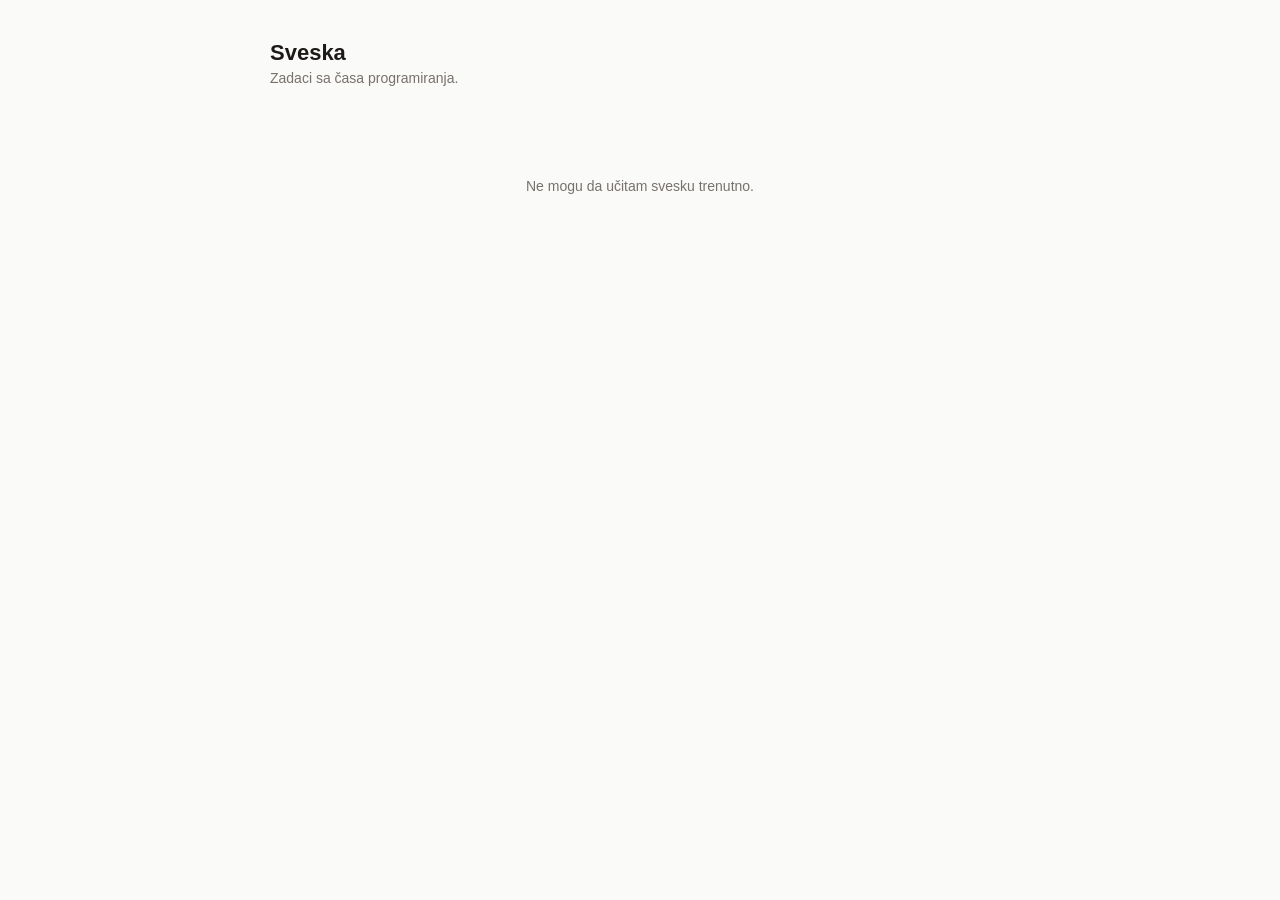
==== index.html @ 62ac0d5a "Add files via upload" ====
<!DOCTYPE html>
<html lang="sr">
<head>
<meta charset="UTF-8">
<meta name="viewport" content="width=device-width, initial-scale=1.0">
<title>Sveska</title>
<link rel="stylesheet" href="style.css">
</head>
<body>
<div class="wrap">
  <header class="page-head">
    <div>
      <h1>Sveska</h1>
      <p class="sub">Zadaci sa časa programiranja.</p>
    </div>
  </header>

  <div id="status" class="empty">Učitavanje...</div>
  <div id="grid" class="grid" style="display:none"></div>
</div>

<div id="modalRoot"></div>

<script>
async function load() {
  const statusEl = document.getElementById('status');
  const grid = document.getElementById('grid');
  try {
    const res = await fetch('entries.json?_=' + Date.now(), { cache: 'no-store' });
    if (!res.ok) throw new Error('no entries.json');
    const entries = await res.json();
    entries.sort((a, b) => b.createdAt - a.createdAt);
    if (entries.length === 0) {
      statusEl.textContent = 'Nema još nijednog zadatka.';
      return;
    }
    statusEl.style.display = 'none';
    grid.style.display = 'grid';
    grid.innerHTML = entries.map((e, i) => cardHtml(e, i)).join('');
    grid.querySelectorAll('.card').forEach((el, i) => {
      el.addEventListener('click', () => openModal(entries[i]));
    });
  } catch (err) {
    statusEl.textContent = 'Ne mogu da učitam svesku trenutno.';
  }
}

function esc(s) {
  return (s || '').replace(/[&<>"']/g, c => ({'&':'&amp;','<':'&lt;','>':'&gt;','"':'&quot;',"'":'&#39;'}[c]));
}

function fmtDate(ts) {
  return new Date(ts).toLocaleDateString('sr-RS', { day: '2-digit', month: 'short', year: 'numeric' });
}

function cardHtml(e) {
  return `<div class="card">
    <img src="${esc(e.imagePath)}" alt="${esc(e.title)}" loading="lazy">
    <div class="meta">
      <div class="t">${esc(e.title)}</div>
      <div class="s">${esc(e.subject)} · ${fmtDate(e.createdAt)}</div>
    </div>
  </div>`;
}

function openModal(e) {
  const root = document.getElementById('modalRoot');
  root.innerHTML = `<div class="overlay" id="ov">
    <div class="modal">
      <img src="${esc(e.imagePath)}" alt="${esc(e.title)}">
      <div class="body">
        <div class="row">
          <h2>${esc(e.title)}</h2>
          <button class="close" id="closeBtn">&times;</button>
        </div>
        <div class="s" style="color:#78716c;font-size:12px;margin-top:4px">${esc(e.subject)} · ${fmtDate(e.createdAt)}</div>
        ${e.note ? `<div class="note">${esc(e.note)}</div>` : ''}
      </div>
    </div>
  </div>`;
  const ov = document.getElementById('ov');
  ov.addEventListener('click', (ev) => { if (ev.target === ov) root.innerHTML = ''; });
  document.getElementById('closeBtn').addEventListener('click', () => root.innerHTML = '');
}

load();
</script>
</body>
</html>
---- style.css ----
:root {
  --paper: #fafaf9;
  --ink: #1c1917;
  --muted: #78716c;
  --line: #e7e5e4;
  --accent: #1c1917;
  --danger: #b91c1c;
}

* { box-sizing: border-box; }

body {
  margin: 0;
  background: var(--paper);
  color: var(--ink);
  font-family: -apple-system, BlinkMacSystemFont, "Segoe UI", sans-serif;
}

.wrap {
  max-width: 780px;
  margin: 0 auto;
  padding: 40px 20px 80px;
}

header.page-head {
  display: flex;
  align-items: baseline;
  justify-content: space-between;
  margin-bottom: 32px;
  flex-wrap: wrap;
  gap: 8px;
}

h1 {
  font-size: 22px;
  font-weight: 600;
  margin: 0;
}

.sub {
  color: var(--muted);
  font-size: 14px;
  margin: 4px 0 0;
}

a.quiet {
  color: var(--muted);
  font-size: 12px;
  text-decoration: none;
}
a.quiet:hover { color: var(--ink); }

.grid {
  display: grid;
  grid-template-columns: repeat(auto-fill, minmax(160px, 1fr));
  gap: 12px;
}

.card {
  background: #fff;
  border: 1px solid var(--line);
  border-radius: 10px;
  overflow: hidden;
  cursor: pointer;
  position: relative;
}

.card img {
  width: 100%;
  height: 130px;
  object-fit: cover;
  display: block;
  background: var(--line);
}

.card .meta {
  padding: 8px 10px;
}

.card .meta .t {
  font-size: 13px;
  font-weight: 600;
  white-space: nowrap;
  overflow: hidden;
  text-overflow: ellipsis;
}

.card .meta .s {
  font-size: 11px;
  color: var(--muted);
  margin-top: 2px;
}

.empty {
  text-align: center;
  padding: 60px 0;
  color: var(--muted);
  font-size: 14px;
}

.overlay {
  position: fixed;
  inset: 0;
  background: rgba(0,0,0,0.6);
  display: flex;
  align-items: center;
  justify-content: center;
  padding: 16px;
  z-index: 50;
}

.modal {
  background: #fff;
  border-radius: 10px;
  max-width: 520px;
  width: 100%;
  max-height: 85vh;
  overflow-y: auto;
}

.modal img {
  width: 100%;
  max-height: 55vh;
  object-fit: contain;
  background: #f5f5f4;
  display: block;
}

.modal .body {
  padding: 16px 18px;
}

.modal .row {
  display: flex;
  justify-content: space-between;
  align-items: flex-start;
}

.modal h2 {
  font-size: 16px;
  margin: 0;
}

.modal .close {
  background: none;
  border: none;
  cursor: pointer;
  font-size: 18px;
  color: var(--muted);
  line-height: 1;
}

.modal .note {
  font-size: 13px;
  margin-top: 10px;
  color: #292524;
  white-space: pre-wrap;
}

form.entry-form {
  background: #fff;
  border: 1px solid var(--line);
  border-radius: 10px;
  padding: 18px;
  margin-bottom: 32px;
}

.field-row {
  display: grid;
  grid-template-columns: 1fr 1fr;
  gap: 10px;
  margin-bottom: 10px;
}

input[type=text], input[type=password], textarea {
  width: 100%;
  border: 1px solid var(--line);
  border-radius: 6px;
  padding: 8px 10px;
  font-size: 14px;
  font-family: inherit;
}

textarea { resize: vertical; min-height: 56px; }

label.file-label {
  display: inline-flex;
  align-items: center;
  gap: 8px;
  border: 1px solid var(--line);
  border-radius: 6px;
  padding: 8px 12px;
  font-size: 13px;
  cursor: pointer;
}

button {
  cursor: pointer;
}

button.primary {
  background: var(--accent);
  color: #fff;
  border: none;
  border-radius: 6px;
  padding: 9px 16px;
  font-size: 14px;
  font-weight: 600;
}

button.primary:disabled { opacity: 0.5; cursor: default; }

button.ghost {
  background: none;
  border: 1px solid var(--line);
  border-radius: 6px;
  padding: 8px 12px;
  font-size: 13px;
}

.err { color: var(--danger); font-size: 13px; margin: 8px 0; }
.hint { color: var(--muted); font-size: 12px; margin-top: 6px; }

.preview-thumb {
  position: relative;
  display: inline-block;
}
.preview-thumb img {
  width: 56px;
  height: 56px;
  object-fit: cover;
  border-radius: 6px;
  border: 1px solid var(--line);
}
.preview-thumb button {
  position: absolute;
  top: -6px;
  right: -6px;
  background: var(--ink);
  color: #fff;
  border: none;
  border-radius: 50%;
  width: 18px;
  height: 18px;
  font-size: 11px;
  line-height: 1;
}

.del-btn {
  position: absolute;
  top: 6px;
  right: 6px;
  background: rgba(255,255,255,0.9);
  border: none;
  border-radius: 6px;
  padding: 4px 6px;
  font-size: 12px;
  color: var(--danger);
  display: none;
}
.card:hover .del-btn { display: block; }

.gate {
  background: #fff;
  border: 1px solid var(--line);
  border-radius: 10px;
  padding: 18px;
  margin-bottom: 24px;
  max-width: 420px;
}
.gate p { font-size: 13px; color: var(--muted); margin: 0 0 10px; }
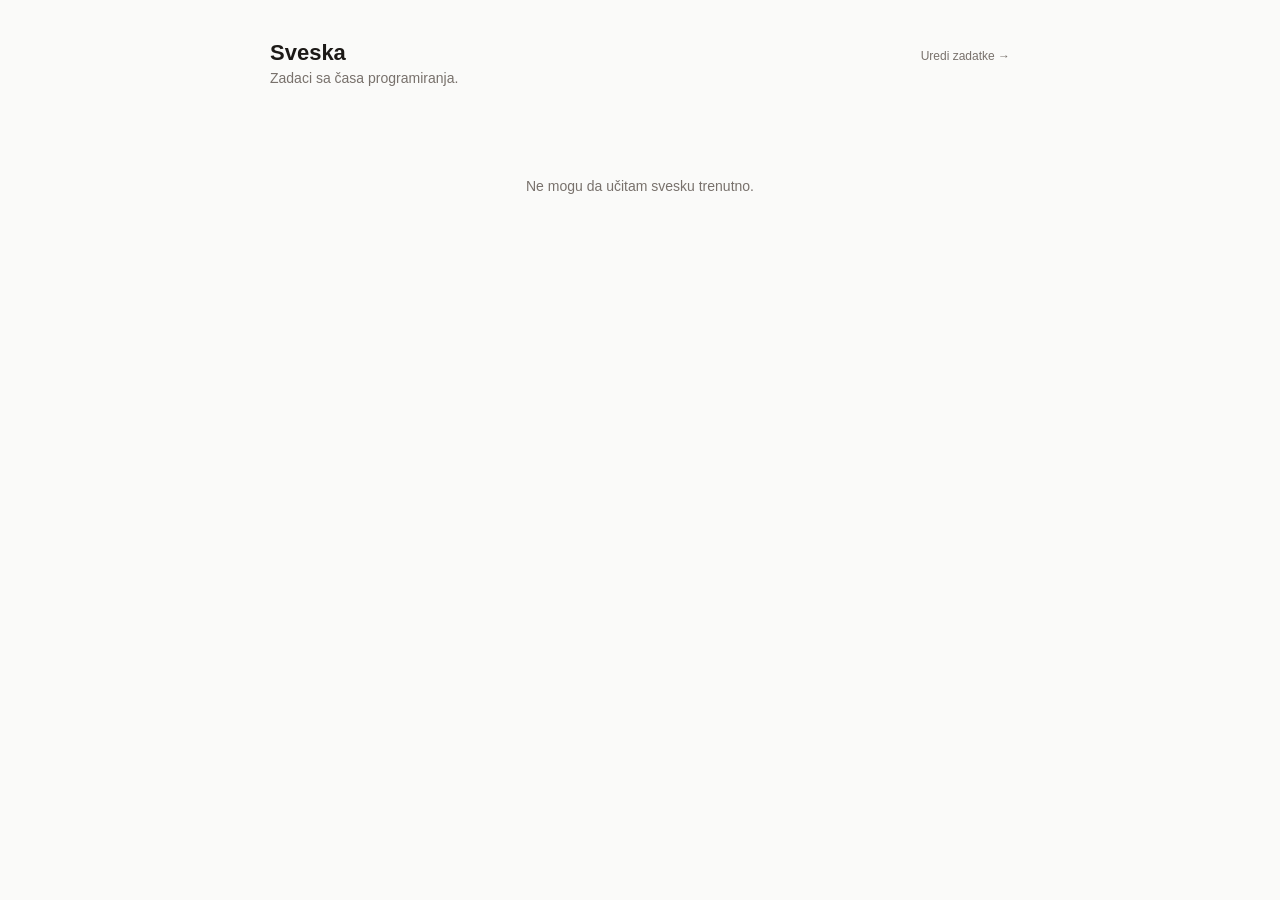
==== commit 40e220a0: "Add files via upload" ====
--- a/index.html
+++ b/index.html
@@ -13,6 +13,7 @@
       <h1>Sveska</h1>
       <p class="sub">Zadaci sa časa programiranja.</p>
     </div>
+    <a class="quiet" href="upload.html">Uredi zadatke →</a>
   </header>
 
   <div id="status" class="empty">Učitavanje...</div>
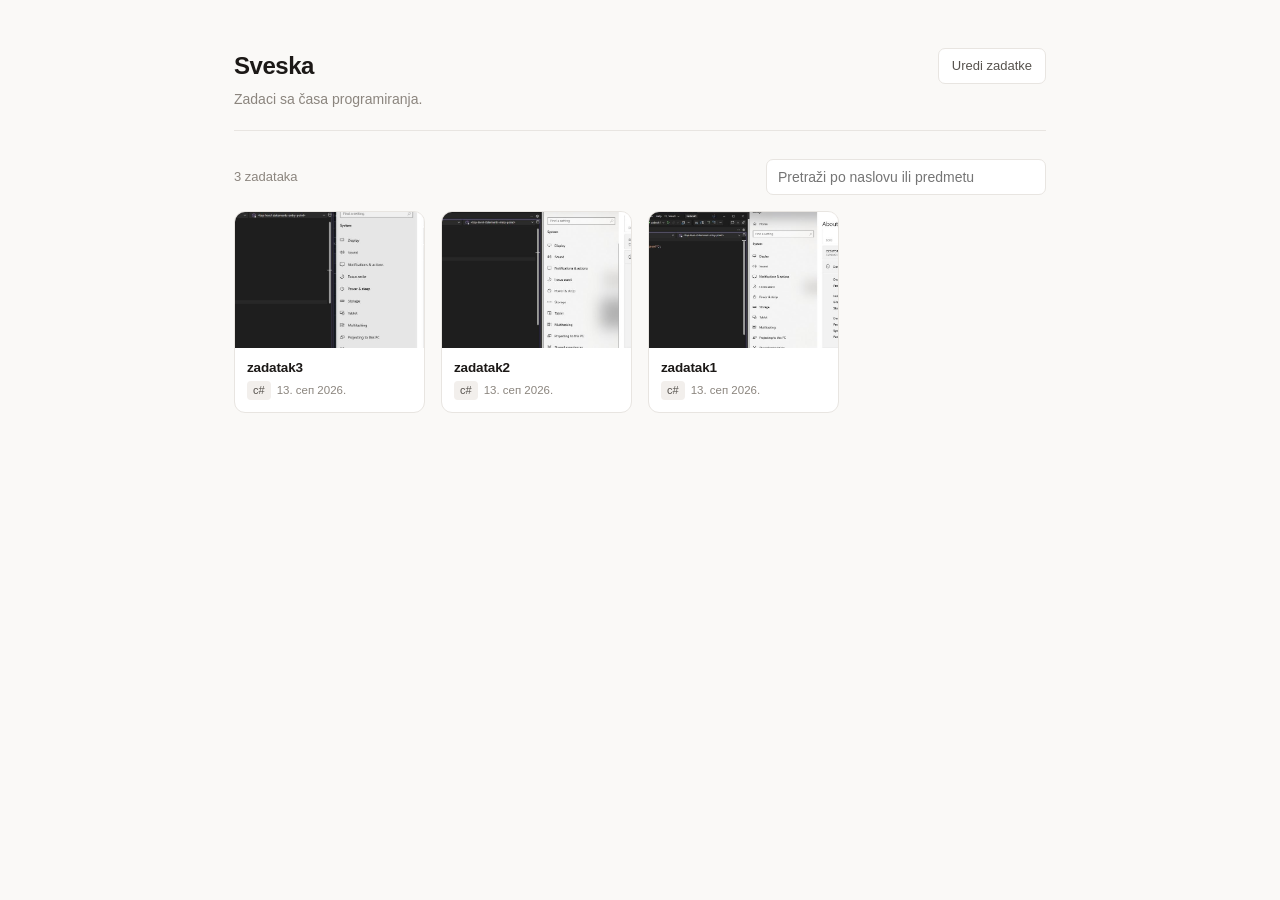
==== commit 5fc232ca: "Add files via upload" ====
--- a/index.html
+++ b/index.html
@@ -3,6 +3,7 @@
 <head>
 <meta charset="UTF-8">
 <meta name="viewport" content="width=device-width, initial-scale=1.0">
+<meta name="description" content="Zadaci sa časa programiranja.">
 <title>Sveska</title>
 <link rel="stylesheet" href="style.css">
 </head>
@@ -13,75 +14,139 @@
       <h1>Sveska</h1>
       <p class="sub">Zadaci sa časa programiranja.</p>
     </div>
-    <a class="quiet" href="upload.html">Uredi zadatke →</a>
+    <a class="navlink" href="upload.html">Uredi zadatke</a>
   </header>
 
-  <div id="status" class="empty">Učitavanje...</div>
-  <div id="grid" class="grid" style="display:none"></div>
+  <div class="toolbar" id="toolbar" hidden>
+    <span class="count" id="count"></span>
+    <input type="search" class="search" id="search" placeholder="Pretraži po naslovu ili predmetu" aria-label="Pretraži zadatke">
+  </div>
+
+  <div id="status" class="empty">Učitavanje.</div>
+  <div id="grid" class="grid" hidden></div>
 </div>
 
 <div id="modalRoot"></div>
 
 <script>
-async function load() {
-  const statusEl = document.getElementById('status');
-  const grid = document.getElementById('grid');
-  try {
-    const res = await fetch('entries.json?_=' + Date.now(), { cache: 'no-store' });
-    if (!res.ok) throw new Error('no entries.json');
-    const entries = await res.json();
-    entries.sort((a, b) => b.createdAt - a.createdAt);
-    if (entries.length === 0) {
-      statusEl.textContent = 'Nema još nijednog zadatka.';
-      return;
-    }
-    statusEl.style.display = 'none';
-    grid.style.display = 'grid';
-    grid.innerHTML = entries.map((e, i) => cardHtml(e, i)).join('');
-    grid.querySelectorAll('.card').forEach((el, i) => {
-      el.addEventListener('click', () => openModal(entries[i]));
-    });
-  } catch (err) {
-    statusEl.textContent = 'Ne mogu da učitam svesku trenutno.';
-  }
-}
+let allEntries = [];
 
 function esc(s) {
-  return (s || '').replace(/[&<>"']/g, c => ({'&':'&amp;','<':'&lt;','>':'&gt;','"':'&quot;',"'":'&#39;'}[c]));
+  return String(s == null ? "" : s).replace(/[&<>"']/g, function (c) {
+    return { "&": "&amp;", "<": "&lt;", ">": "&gt;", '"': "&quot;", "'": "&#39;" }[c];
+  });
 }
 
 function fmtDate(ts) {
-  return new Date(ts).toLocaleDateString('sr-RS', { day: '2-digit', month: 'short', year: 'numeric' });
+  const d = new Date(ts);
+  if (isNaN(d.getTime())) return "";
+  return d.toLocaleDateString("sr-RS", { day: "2-digit", month: "short", year: "numeric" });
 }
 
-function cardHtml(e) {
-  return `<div class="card">
-    <img src="${esc(e.imagePath)}" alt="${esc(e.title)}" loading="lazy">
-    <div class="meta">
-      <div class="t">${esc(e.title)}</div>
-      <div class="s">${esc(e.subject)} · ${fmtDate(e.createdAt)}</div>
-    </div>
-  </div>`;
+function cardHtml(e, i) {
+  return '<div class="card" tabindex="0" role="button" data-i="' + i + '" aria-label="Otvori zadatak ' + esc(e.title) + '">' +
+    '<img src="' + esc(e.imagePath) + '" alt="Zadatak: ' + esc(e.title) + '" loading="lazy">' +
+    '<div class="meta">' +
+      '<div class="t">' + esc(e.title) + '</div>' +
+      '<div class="s"><span class="tag">' + esc(e.subject) + '</span>' + fmtDate(e.createdAt) + '</div>' +
+    '</div>' +
+  '</div>';
+}
+
+function render(entries) {
+  const grid = document.getElementById("grid");
+  const statusEl = document.getElementById("status");
+  const countEl = document.getElementById("count");
+
+  countEl.textContent = entries.length === 1 ? "1 zadatak" : entries.length + " zadataka";
+
+  if (entries.length === 0) {
+    grid.hidden = true;
+    statusEl.hidden = false;
+    statusEl.textContent = allEntries.length === 0
+      ? "Nema još nijednog zadatka."
+      : "Nijedan zadatak ne odgovara pretrazi.";
+    return;
+  }
+
+  statusEl.hidden = true;
+  grid.hidden = false;
+  grid.innerHTML = entries.map(cardHtml).join("");
+
+  grid.querySelectorAll(".card").forEach(function (el) {
+    const entry = entries[Number(el.dataset.i)];
+    el.addEventListener("click", function () { openModal(entry); });
+    el.addEventListener("keydown", function (ev) {
+      if (ev.key === "Enter" || ev.key === " ") {
+        ev.preventDefault();
+        openModal(entry);
+      }
+    });
+  });
+}
+
+function applyFilter() {
+  const q = document.getElementById("search").value.trim().toLowerCase();
+  if (!q) return render(allEntries);
+  render(allEntries.filter(function (e) {
+    return (e.title || "").toLowerCase().includes(q) ||
+           (e.subject || "").toLowerCase().includes(q) ||
+           (e.note || "").toLowerCase().includes(q);
+  }));
+}
+
+function closeModal() {
+  document.getElementById("modalRoot").innerHTML = "";
+  document.removeEventListener("keydown", onEscape);
+}
+
+function onEscape(ev) {
+  if (ev.key === "Escape") closeModal();
 }
 
 function openModal(e) {
-  const root = document.getElementById('modalRoot');
-  root.innerHTML = `<div class="overlay" id="ov">
-    <div class="modal">
-      <img src="${esc(e.imagePath)}" alt="${esc(e.title)}">
-      <div class="body">
-        <div class="row">
-          <h2>${esc(e.title)}</h2>
-          <button class="close" id="closeBtn">&times;</button>
-        </div>
-        <div class="s" style="color:#78716c;font-size:12px;margin-top:4px">${esc(e.subject)} · ${fmtDate(e.createdAt)}</div>
-        ${e.note ? `<div class="note">${esc(e.note)}</div>` : ''}
-      </div>
-    </div>
-  </div>`;
-  const ov = document.getElementById('ov');
-  ov.addEventListener('click', (ev) => { if (ev.target === ov) root.innerHTML = ''; });
-  document.getElementById('closeBtn').addEventListener('click', () => root.innerHTML = '');
+  const root = document.getElementById("modalRoot");
+  root.innerHTML = '<div class="overlay" id="ov" role="dialog" aria-modal="true" aria-label="' + esc(e.title) + '">' +
+    '<div class="modal">' +
+      '<img src="' + esc(e.imagePath) + '" alt="Zadatak: ' + esc(e.title) + '">' +
+      '<div class="body">' +
+        '<div class="row">' +
+          '<h2>' + esc(e.title) + '</h2>' +
+          '<button class="close" id="closeBtn" aria-label="Zatvori">&times;</button>' +
+        '</div>' +
+        '<div class="stamp"><span class="tag">' + esc(e.subject) + '</span>' + fmtDate(e.createdAt) + '</div>' +
+        (e.note ? '<div class="note">' + esc(e.note) + '</div>' : '') +
+      '</div>' +
+    '</div>' +
+  '</div>';
+
+  const ov = document.getElementById("ov");
+  ov.addEventListener("click", function (ev) { if (ev.target === ov) closeModal(); });
+  document.getElementById("closeBtn").addEventListener("click", closeModal);
+  document.getElementById("closeBtn").focus();
+  document.addEventListener("keydown", onEscape);
+}
+
+async function load() {
+  const statusEl = document.getElementById("status");
+  try {
+    const res = await fetch("entries.json?t=" + Date.now(), { cache: "no-store" });
+    if (!res.ok) throw new Error("HTTP " + res.status);
+
+    const data = await res.json();
+    if (!Array.isArray(data)) throw new Error("neispravan format");
+
+    allEntries = data
+      .filter(function (e) { return e && e.imagePath && e.title; })
+      .sort(function (a, b) { return (b.createdAt || 0) - (a.createdAt || 0); });
+
+    document.getElementById("toolbar").hidden = allEntries.length === 0;
+    document.getElementById("search").addEventListener("input", applyFilter);
+    render(allEntries);
+  } catch (err) {
+    statusEl.hidden = false;
+    statusEl.textContent = "Ne mogu da učitam svesku. Osveži stranicu za koji trenutak.";
+  }
 }
 
 load();
--- a/style.css
+++ b/style.css
@@ -1,143 +1,201 @@
 :root {
-  --paper: #fafaf9;
+  --paper: #faf9f7;
+  --card: #ffffff;
   --ink: #1c1917;
-  --muted: #78716c;
-  --line: #e7e5e4;
+  --ink-soft: #57534e;
+  --muted: #8b857e;
+  --line: #e8e5e1;
+  --line-soft: #f2efec;
   --accent: #1c1917;
-  --danger: #b91c1c;
+  --danger: #b3261e;
+  --ok: #2d6a4f;
+  --shadow: 0 1px 2px rgba(28, 25, 23, 0.04), 0 4px 12px rgba(28, 25, 23, 0.05);
 }
 
 * { box-sizing: border-box; }
+
+html { -webkit-text-size-adjust: 100%; }
 
 body {
   margin: 0;
   background: var(--paper);
   color: var(--ink);
-  font-family: -apple-system, BlinkMacSystemFont, "Segoe UI", sans-serif;
+  font-family: ui-sans-serif, -apple-system, BlinkMacSystemFont, "Segoe UI", Roboto, sans-serif;
+  line-height: 1.5;
 }
 
 .wrap {
-  max-width: 780px;
+  max-width: 860px;
   margin: 0 auto;
-  padding: 40px 20px 80px;
-}
-
-header.page-head {
-  display: flex;
-  align-items: baseline;
+  padding: 48px 24px 96px;
+}
+
+.page-head {
+  display: flex;
+  align-items: flex-start;
   justify-content: space-between;
-  margin-bottom: 32px;
+  gap: 16px;
+  padding-bottom: 20px;
+  border-bottom: 1px solid var(--line);
+  margin-bottom: 28px;
   flex-wrap: wrap;
-  gap: 8px;
 }
 
 h1 {
-  font-size: 22px;
-  font-weight: 600;
+  font-size: 24px;
+  font-weight: 650;
+  letter-spacing: -0.02em;
   margin: 0;
 }
 
 .sub {
   color: var(--muted);
   font-size: 14px;
-  margin: 4px 0 0;
-}
-
-a.quiet {
-  color: var(--muted);
-  font-size: 12px;
+  margin: 5px 0 0;
+}
+
+.navlink {
+  display: inline-flex;
+  align-items: center;
+  gap: 6px;
+  color: var(--ink-soft);
+  font-size: 13px;
+  font-weight: 500;
   text-decoration: none;
-}
-a.quiet:hover { color: var(--ink); }
+  border: 1px solid var(--line);
+  background: var(--card);
+  border-radius: 7px;
+  padding: 7px 13px;
+  white-space: nowrap;
+  transition: border-color 0.15s, color 0.15s;
+}
+.navlink:hover { border-color: #d6d1cb; color: var(--ink); }
+
+.toolbar {
+  display: flex;
+  align-items: center;
+  justify-content: space-between;
+  gap: 12px;
+  margin-bottom: 16px;
+  flex-wrap: wrap;
+}
+
+.count { font-size: 13px; color: var(--muted); }
+
+.search { flex: 1; min-width: 180px; max-width: 280px; }
 
 .grid {
   display: grid;
-  grid-template-columns: repeat(auto-fill, minmax(160px, 1fr));
-  gap: 12px;
+  grid-template-columns: repeat(auto-fill, minmax(170px, 1fr));
+  gap: 16px;
 }
 
 .card {
-  background: #fff;
-  border: 1px solid var(--line);
-  border-radius: 10px;
+  background: var(--card);
+  border: 1px solid var(--line);
+  border-radius: 11px;
   overflow: hidden;
   cursor: pointer;
   position: relative;
-}
+  transition: border-color 0.15s, box-shadow 0.15s, transform 0.15s;
+}
+.card:hover {
+  border-color: #d6d1cb;
+  box-shadow: var(--shadow);
+  transform: translateY(-1px);
+}
+.card:focus-visible { outline: 2px solid var(--ink); outline-offset: 2px; }
 
 .card img {
   width: 100%;
-  height: 130px;
+  height: 136px;
   object-fit: cover;
   display: block;
-  background: var(--line);
-}
-
-.card .meta {
-  padding: 8px 10px;
-}
+  background: var(--line-soft);
+}
+
+.card .meta { padding: 10px 12px 12px; }
 
 .card .meta .t {
-  font-size: 13px;
+  font-size: 13.5px;
   font-weight: 600;
+  letter-spacing: -0.01em;
   white-space: nowrap;
   overflow: hidden;
   text-overflow: ellipsis;
 }
 
 .card .meta .s {
+  font-size: 11.5px;
+  color: var(--muted);
+  margin-top: 3px;
+  display: flex;
+  align-items: center;
+  gap: 6px;
+}
+
+.tag {
+  display: inline-block;
+  background: var(--line-soft);
+  color: var(--ink-soft);
+  border-radius: 4px;
+  padding: 1px 6px;
   font-size: 11px;
-  color: var(--muted);
-  margin-top: 2px;
+  font-weight: 500;
 }
 
 .empty {
   text-align: center;
-  padding: 60px 0;
+  padding: 72px 20px;
   color: var(--muted);
   font-size: 14px;
+  border: 1px dashed var(--line);
+  border-radius: 11px;
+  background: rgba(255, 255, 255, 0.5);
 }
 
 .overlay {
   position: fixed;
   inset: 0;
-  background: rgba(0,0,0,0.6);
+  background: rgba(28, 25, 23, 0.55);
   display: flex;
   align-items: center;
   justify-content: center;
-  padding: 16px;
+  padding: 20px;
   z-index: 50;
 }
 
 .modal {
-  background: #fff;
-  border-radius: 10px;
-  max-width: 520px;
+  background: var(--card);
+  border-radius: 12px;
+  max-width: 560px;
   width: 100%;
-  max-height: 85vh;
+  max-height: 88vh;
   overflow-y: auto;
+  box-shadow: 0 12px 40px rgba(28, 25, 23, 0.22);
 }
 
 .modal img {
   width: 100%;
-  max-height: 55vh;
+  max-height: 56vh;
   object-fit: contain;
-  background: #f5f5f4;
+  background: var(--line-soft);
   display: block;
 }
 
-.modal .body {
-  padding: 16px 18px;
-}
+.modal .body { padding: 18px 20px 20px; }
 
 .modal .row {
   display: flex;
   justify-content: space-between;
   align-items: flex-start;
+  gap: 12px;
 }
 
 .modal h2 {
-  font-size: 16px;
+  font-size: 17px;
+  font-weight: 650;
+  letter-spacing: -0.01em;
   margin: 0;
 }
 
@@ -145,127 +203,223 @@
   background: none;
   border: none;
   cursor: pointer;
-  font-size: 18px;
+  font-size: 22px;
   color: var(--muted);
   line-height: 1;
+  padding: 0 4px;
+}
+.modal .close:hover { color: var(--ink); }
+
+.modal .stamp {
+  font-size: 12px;
+  color: var(--muted);
+  margin-top: 5px;
+  display: flex;
+  align-items: center;
+  gap: 7px;
 }
 
 .modal .note {
-  font-size: 13px;
-  margin-top: 10px;
-  color: #292524;
+  font-size: 14px;
+  margin-top: 14px;
+  padding-top: 14px;
+  border-top: 1px solid var(--line-soft);
+  color: var(--ink-soft);
   white-space: pre-wrap;
 }
 
-form.entry-form {
-  background: #fff;
-  border: 1px solid var(--line);
-  border-radius: 10px;
-  padding: 18px;
+.panel {
+  background: var(--card);
+  border: 1px solid var(--line);
+  border-radius: 11px;
+  padding: 20px;
   margin-bottom: 32px;
 }
 
-.field-row {
-  display: grid;
-  grid-template-columns: 1fr 1fr;
-  gap: 10px;
-  margin-bottom: 10px;
-}
-
-input[type=text], input[type=password], textarea {
+.panel h2 {
+  font-size: 15px;
+  font-weight: 600;
+  margin: 0 0 16px;
+  letter-spacing: -0.01em;
+}
+
+.field { margin-bottom: 14px; }
+
+.field-row { display: grid; grid-template-columns: 1fr 1fr; gap: 12px; }
+
+@media (max-width: 540px) {
+  .field-row { grid-template-columns: 1fr; }
+  .wrap { padding: 32px 16px 72px; }
+}
+
+label.lbl {
+  display: block;
+  font-size: 12.5px;
+  font-weight: 500;
+  color: var(--ink-soft);
+  margin-bottom: 5px;
+}
+
+input[type=text],
+input[type=password],
+input[type=search],
+textarea {
   width: 100%;
   border: 1px solid var(--line);
-  border-radius: 6px;
-  padding: 8px 10px;
+  border-radius: 7px;
+  padding: 9px 11px;
   font-size: 14px;
   font-family: inherit;
-}
-
-textarea { resize: vertical; min-height: 56px; }
+  color: var(--ink);
+  background: var(--card);
+  transition: border-color 0.15s, box-shadow 0.15s;
+}
+
+input:focus, textarea:focus {
+  outline: none;
+  border-color: #b9b2aa;
+  box-shadow: 0 0 0 3px rgba(28, 25, 23, 0.06);
+}
+
+textarea { resize: vertical; min-height: 66px; }
+
+.dropzone {
+  display: flex;
+  align-items: center;
+  gap: 14px;
+  border: 1px dashed var(--line);
+  border-radius: 9px;
+  padding: 14px;
+  background: rgba(250, 249, 247, 0.6);
+  flex-wrap: wrap;
+}
 
 label.file-label {
   display: inline-flex;
   align-items: center;
-  gap: 8px;
-  border: 1px solid var(--line);
-  border-radius: 6px;
-  padding: 8px 12px;
+  gap: 7px;
+  border: 1px solid var(--line);
+  background: var(--card);
+  border-radius: 7px;
+  padding: 8px 13px;
   font-size: 13px;
+  font-weight: 500;
   cursor: pointer;
-}
-
-button {
-  cursor: pointer;
-}
+  transition: border-color 0.15s;
+  white-space: nowrap;
+}
+label.file-label:hover { border-color: #d6d1cb; }
+
+.dz-hint { font-size: 12.5px; color: var(--muted); }
+
+button { cursor: pointer; font-family: inherit; }
 
 button.primary {
   background: var(--accent);
   color: #fff;
   border: none;
-  border-radius: 6px;
-  padding: 9px 16px;
+  border-radius: 7px;
+  padding: 10px 18px;
   font-size: 14px;
-  font-weight: 600;
-}
-
-button.primary:disabled { opacity: 0.5; cursor: default; }
+  font-weight: 550;
+  transition: opacity 0.15s;
+}
+button.primary:hover { opacity: 0.88; }
+button.primary:disabled { opacity: 0.45; cursor: default; }
 
 button.ghost {
-  background: none;
-  border: 1px solid var(--line);
-  border-radius: 6px;
-  padding: 8px 12px;
+  background: var(--card);
+  border: 1px solid var(--line);
+  border-radius: 7px;
+  padding: 8px 13px;
   font-size: 13px;
-}
-
-.err { color: var(--danger); font-size: 13px; margin: 8px 0; }
-.hint { color: var(--muted); font-size: 12px; margin-top: 6px; }
-
-.preview-thumb {
-  position: relative;
-  display: inline-block;
-}
+  color: var(--ink-soft);
+  transition: border-color 0.15s, color 0.15s;
+}
+button.ghost:hover { border-color: #d6d1cb; color: var(--ink); }
+
+.actions { display: flex; align-items: center; gap: 12px; margin-top: 4px; flex-wrap: wrap; }
+
+.err {
+  color: var(--danger);
+  font-size: 13px;
+  margin: 10px 0;
+  padding: 9px 11px;
+  background: rgba(179, 38, 30, 0.05);
+  border: 1px solid rgba(179, 38, 30, 0.16);
+  border-radius: 7px;
+  word-break: break-word;
+}
+
+.ok-msg { color: var(--ok); font-size: 13px; font-weight: 500; }
+.hint { color: var(--muted); font-size: 12.5px; }
+
+.preview-thumb { position: relative; display: inline-block; }
 .preview-thumb img {
-  width: 56px;
-  height: 56px;
+  width: 64px;
+  height: 64px;
   object-fit: cover;
-  border-radius: 6px;
-  border: 1px solid var(--line);
+  border-radius: 7px;
+  border: 1px solid var(--line);
+  display: block;
 }
 .preview-thumb button {
   position: absolute;
-  top: -6px;
-  right: -6px;
+  top: -7px;
+  right: -7px;
   background: var(--ink);
   color: #fff;
   border: none;
   border-radius: 50%;
-  width: 18px;
-  height: 18px;
-  font-size: 11px;
+  width: 20px;
+  height: 20px;
+  font-size: 12px;
   line-height: 1;
+  display: flex;
+  align-items: center;
+  justify-content: center;
 }
 
 .del-btn {
   position: absolute;
-  top: 6px;
-  right: 6px;
-  background: rgba(255,255,255,0.9);
-  border: none;
+  top: 8px;
+  right: 8px;
+  background: rgba(255, 255, 255, 0.94);
+  border: 1px solid var(--line);
   border-radius: 6px;
-  padding: 4px 6px;
-  font-size: 12px;
+  padding: 4px 8px;
+  font-size: 11.5px;
+  font-weight: 500;
   color: var(--danger);
-  display: none;
-}
-.card:hover .del-btn { display: block; }
+  opacity: 0;
+  transition: opacity 0.15s;
+}
+.card:hover .del-btn,
+.del-btn:focus-visible { opacity: 1; }
 
 .gate {
-  background: #fff;
-  border: 1px solid var(--line);
-  border-radius: 10px;
-  padding: 18px;
-  margin-bottom: 24px;
-  max-width: 420px;
-}
-.gate p { font-size: 13px; color: var(--muted); margin: 0 0 10px; }
+  background: var(--card);
+  border: 1px solid var(--line);
+  border-radius: 11px;
+  padding: 22px;
+  max-width: 460px;
+}
+.gate h2 { font-size: 15px; font-weight: 600; margin: 0 0 8px; }
+.gate p { font-size: 13px; color: var(--muted); margin: 0 0 16px; line-height: 1.55; }
+
+.spinner {
+  display: inline-block;
+  width: 13px;
+  height: 13px;
+  border: 2px solid rgba(255, 255, 255, 0.35);
+  border-top-color: #fff;
+  border-radius: 50%;
+  animation: spin 0.6s linear infinite;
+  vertical-align: -2px;
+  margin-right: 7px;
+}
+@keyframes spin { to { transform: rotate(360deg); } }
+
+@media (prefers-reduced-motion: reduce) {
+  * { transition: none !important; animation: none !important; }
+}
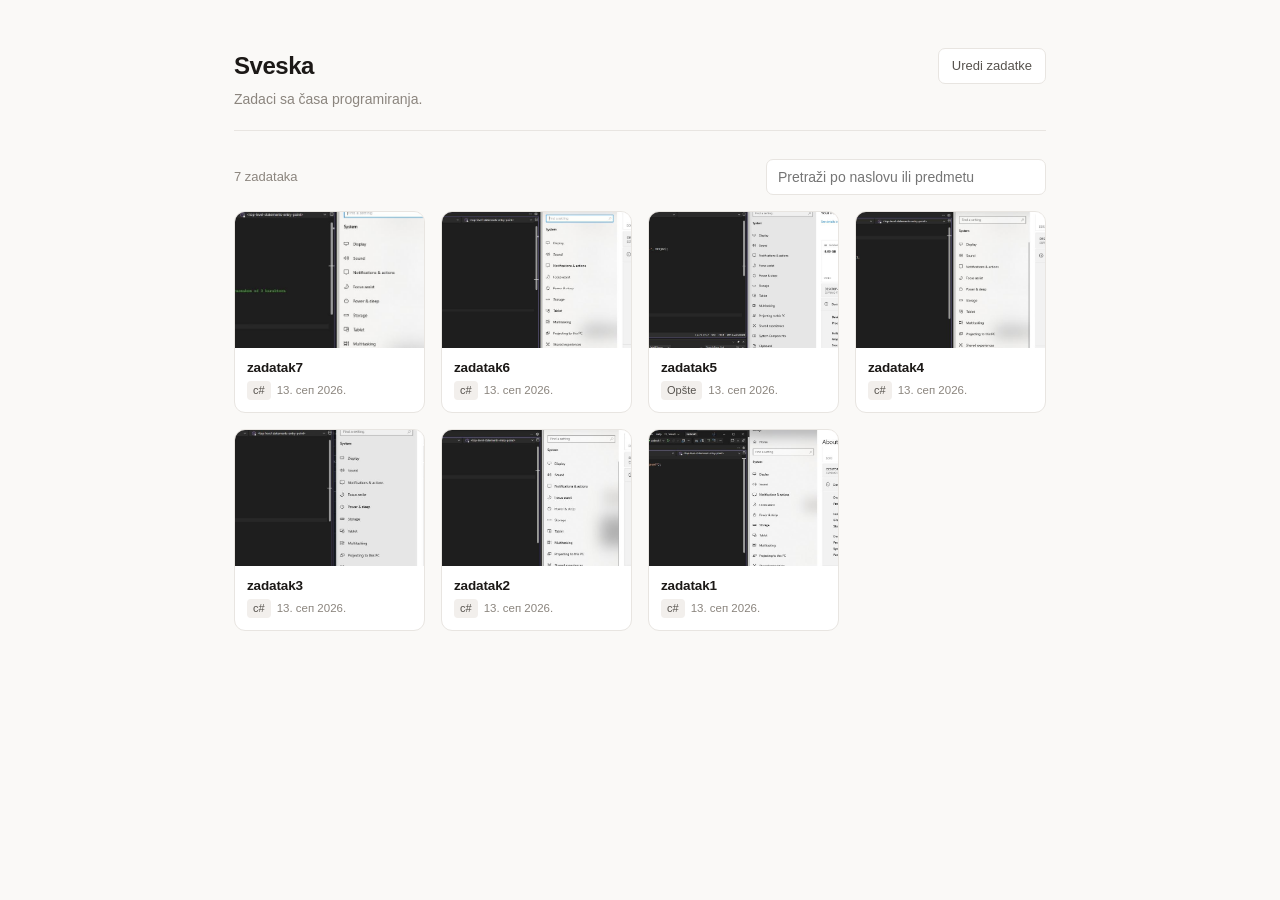
==== commit 9f31d918: "Updated index and style" ====
--- a/index.html
+++ b/index.html
@@ -95,36 +95,193 @@
   }));
 }
 
+let lbState = { scale: 1, x: 0, y: 0, natW: 0, natH: 0, baseW: 0, baseH: 0 };
+const MIN_SCALE = 1;
+const MAX_SCALE = 8;
+
 function closeModal() {
   document.getElementById("modalRoot").innerHTML = "";
-  document.removeEventListener("keydown", onEscape);
-}
-
-function onEscape(ev) {
-  if (ev.key === "Escape") closeModal();
+  document.removeEventListener("keydown", onModalKey);
+  document.body.style.overflow = "";
+}
+
+function onModalKey(ev) {
+  if (ev.key === "Escape") { closeModal(); return; }
+  if (ev.key === "+" || ev.key === "=") { ev.preventDefault(); zoomBy(1.3); }
+  if (ev.key === "-" || ev.key === "_") { ev.preventDefault(); zoomBy(1 / 1.3); }
+  if (ev.key === "0") { ev.preventDefault(); resetZoom(); }
+}
+
+function applyTransform() {
+  const img = document.getElementById("lbImg");
+  if (!img) return;
+  img.style.transform = "translate(" + lbState.x + "px, " + lbState.y + "px) scale(" + lbState.scale + ")";
+  const out = document.getElementById("lbZoom");
+  if (out) out.textContent = Math.round(lbState.scale * 100) + "%";
+}
+
+function clampPan() {
+  const stage = document.getElementById("lbStage");
+  if (!stage) return;
+  const sw = stage.clientWidth;
+  const sh = stage.clientHeight;
+  const w = lbState.baseW * lbState.scale;
+  const h = lbState.baseH * lbState.scale;
+
+  if (w <= sw) lbState.x = (sw - w) / 2;
+  else lbState.x = Math.min(0, Math.max(sw - w, lbState.x));
+
+  if (h <= sh) lbState.y = (sh - h) / 2;
+  else lbState.y = Math.min(0, Math.max(sh - h, lbState.y));
+}
+
+function zoomAt(factor, cx, cy) {
+  const next = Math.min(MAX_SCALE, Math.max(MIN_SCALE, lbState.scale * factor));
+  if (next === lbState.scale) return;
+  const ratio = next / lbState.scale;
+  lbState.x = cx - (cx - lbState.x) * ratio;
+  lbState.y = cy - (cy - lbState.y) * ratio;
+  lbState.scale = next;
+  clampPan();
+  applyTransform();
+}
+
+function zoomBy(factor) {
+  const stage = document.getElementById("lbStage");
+  if (!stage) return;
+  zoomAt(factor, stage.clientWidth / 2, stage.clientHeight / 2);
+}
+
+function resetZoom() {
+  lbState.scale = 1;
+  clampPan();
+  applyTransform();
+}
+
+function fitImage() {
+  const stage = document.getElementById("lbStage");
+  const img = document.getElementById("lbImg");
+  if (!stage || !img) return;
+  const sw = stage.clientWidth;
+  const sh = stage.clientHeight;
+  const ratio = Math.min(sw / lbState.natW, sh / lbState.natH, 1);
+  lbState.baseW = lbState.natW * ratio;
+  lbState.baseH = lbState.natH * ratio;
+  img.style.width = lbState.baseW + "px";
+  img.style.height = lbState.baseH + "px";
+  img.style.maxWidth = "none";
+  img.style.maxHeight = "none";
+  resetZoom();
 }
 
 function openModal(e) {
   const root = document.getElementById("modalRoot");
-  root.innerHTML = '<div class="overlay" id="ov" role="dialog" aria-modal="true" aria-label="' + esc(e.title) + '">' +
-    '<div class="modal">' +
-      '<img src="' + esc(e.imagePath) + '" alt="Zadatak: ' + esc(e.title) + '">' +
-      '<div class="body">' +
-        '<div class="row">' +
-          '<h2>' + esc(e.title) + '</h2>' +
-          '<button class="close" id="closeBtn" aria-label="Zatvori">&times;</button>' +
-        '</div>' +
-        '<div class="stamp"><span class="tag">' + esc(e.subject) + '</span>' + fmtDate(e.createdAt) + '</div>' +
-        (e.note ? '<div class="note">' + esc(e.note) + '</div>' : '') +
+  document.body.style.overflow = "hidden";
+
+  root.innerHTML = '<div class="lightbox" id="lb" role="dialog" aria-modal="true" aria-label="' + esc(e.title) + '">' +
+    '<div class="lb-bar">' +
+      '<div style="min-width:0">' +
+        '<div class="lb-title">' + esc(e.title) + '</div>' +
+        '<div class="lb-meta"><span class="tag">' + esc(e.subject) + '</span>' + fmtDate(e.createdAt) + '</div>' +
+      '</div>' +
+      '<div class="lb-tools">' +
+        '<button class="lb-btn" id="lbOut" aria-label="Umanji">&minus;</button>' +
+        '<span class="lb-zoom" id="lbZoom">100%</span>' +
+        '<button class="lb-btn" id="lbIn" aria-label="Uvećaj">+</button>' +
+        '<button class="lb-btn" id="lbFit">Uklopi</button>' +
+        '<a class="lb-btn" href="' + esc(e.imagePath) + '" target="_blank" rel="noopener">Original</a>' +
+        '<button class="lb-btn" id="lbClose" aria-label="Zatvori">&times;</button>' +
       '</div>' +
     '</div>' +
+    '<div class="lb-stage" id="lbStage"><img id="lbImg" src="' + esc(e.imagePath) + '" alt="Zadatak: ' + esc(e.title) + '"></div>' +
+    (e.note ? '<div class="lb-note">' + esc(e.note) + '</div>' : '') +
+    '<div class="lb-hint">Točkić miša ili dupli klik za zumiranje, prevlačenje za pomeranje. Tasteri + i - i 0, Escape zatvara.</div>' +
   '</div>';
 
-  const ov = document.getElementById("ov");
-  ov.addEventListener("click", function (ev) { if (ev.target === ov) closeModal(); });
-  document.getElementById("closeBtn").addEventListener("click", closeModal);
-  document.getElementById("closeBtn").focus();
-  document.addEventListener("keydown", onEscape);
+  const stage = document.getElementById("lbStage");
+  const img = document.getElementById("lbImg");
+
+  function ready() {
+    lbState.natW = img.naturalWidth || stage.clientWidth;
+    lbState.natH = img.naturalHeight || stage.clientHeight;
+    fitImage();
+  }
+  if (img.complete && img.naturalWidth) ready();
+  else img.addEventListener("load", ready);
+
+  document.getElementById("lbClose").addEventListener("click", closeModal);
+  document.getElementById("lbIn").addEventListener("click", function () { zoomBy(1.35); });
+  document.getElementById("lbOut").addEventListener("click", function () { zoomBy(1 / 1.35); });
+  document.getElementById("lbFit").addEventListener("click", resetZoom);
+
+  stage.addEventListener("wheel", function (ev) {
+    ev.preventDefault();
+    const r = stage.getBoundingClientRect();
+    zoomAt(ev.deltaY < 0 ? 1.18 : 1 / 1.18, ev.clientX - r.left, ev.clientY - r.top);
+  }, { passive: false });
+
+  stage.addEventListener("dblclick", function (ev) {
+    const r = stage.getBoundingClientRect();
+    if (lbState.scale > 1.05) resetZoom();
+    else zoomAt(2.6, ev.clientX - r.left, ev.clientY - r.top);
+  });
+
+  let dragging = false;
+  let startX = 0;
+  let startY = 0;
+  const pointers = new Map();
+  let pinchDist = 0;
+
+  stage.addEventListener("pointerdown", function (ev) {
+    pointers.set(ev.pointerId, { x: ev.clientX, y: ev.clientY });
+    if (pointers.size === 2) {
+      const p = Array.from(pointers.values());
+      pinchDist = Math.hypot(p[0].x - p[1].x, p[0].y - p[1].y);
+      dragging = false;
+      return;
+    }
+    dragging = true;
+    startX = ev.clientX - lbState.x;
+    startY = ev.clientY - lbState.y;
+    stage.classList.add("dragging");
+    stage.setPointerCapture(ev.pointerId);
+  });
+
+  stage.addEventListener("pointermove", function (ev) {
+    if (pointers.has(ev.pointerId)) pointers.set(ev.pointerId, { x: ev.clientX, y: ev.clientY });
+
+    if (pointers.size === 2) {
+      const p = Array.from(pointers.values());
+      const dist = Math.hypot(p[0].x - p[1].x, p[0].y - p[1].y);
+      if (pinchDist > 0) {
+        const r = stage.getBoundingClientRect();
+        zoomAt(dist / pinchDist, (p[0].x + p[1].x) / 2 - r.left, (p[0].y + p[1].y) / 2 - r.top);
+      }
+      pinchDist = dist;
+      return;
+    }
+
+    if (!dragging) return;
+    lbState.x = ev.clientX - startX;
+    lbState.y = ev.clientY - startY;
+    clampPan();
+    applyTransform();
+  });
+
+  function endPointer(ev) {
+    pointers.delete(ev.pointerId);
+    if (pointers.size < 2) pinchDist = 0;
+    if (pointers.size === 0) {
+      dragging = false;
+      stage.classList.remove("dragging");
+    }
+  }
+  stage.addEventListener("pointerup", endPointer);
+  stage.addEventListener("pointercancel", endPointer);
+
+  window.addEventListener("resize", fitImage);
+  document.getElementById("lbClose").focus();
+  document.addEventListener("keydown", onModalKey);
 }
 
 async function load() {
--- a/style.css
+++ b/style.css
@@ -423,3 +423,119 @@
 @media (prefers-reduced-motion: reduce) {
   * { transition: none !important; animation: none !important; }
 }
+
+.lightbox {
+  position: fixed;
+  inset: 0;
+  background: rgba(20, 18, 17, 0.92);
+  z-index: 60;
+  display: flex;
+  flex-direction: column;
+}
+
+.lb-bar {
+  display: flex;
+  align-items: center;
+  justify-content: space-between;
+  gap: 14px;
+  padding: 12px 18px;
+  background: rgba(28, 25, 23, 0.55);
+  border-bottom: 1px solid rgba(255, 255, 255, 0.09);
+  flex-wrap: wrap;
+}
+
+.lb-title {
+  color: #f5f3f1;
+  font-size: 15px;
+  font-weight: 600;
+  letter-spacing: -0.01em;
+  min-width: 0;
+  overflow: hidden;
+  text-overflow: ellipsis;
+  white-space: nowrap;
+}
+
+.lb-meta {
+  color: rgba(245, 243, 241, 0.62);
+  font-size: 12px;
+  margin-top: 2px;
+  display: flex;
+  align-items: center;
+  gap: 8px;
+}
+
+.lb-meta .tag {
+  background: rgba(255, 255, 255, 0.13);
+  color: rgba(245, 243, 241, 0.9);
+}
+
+.lb-tools { display: flex; align-items: center; gap: 7px; }
+
+.lb-btn {
+  background: rgba(255, 255, 255, 0.09);
+  border: 1px solid rgba(255, 255, 255, 0.14);
+  color: #f5f3f1;
+  border-radius: 7px;
+  padding: 7px 11px;
+  font-size: 13px;
+  font-weight: 500;
+  line-height: 1;
+  min-width: 34px;
+  transition: background 0.15s;
+}
+.lb-btn:hover { background: rgba(255, 255, 255, 0.18); }
+.lb-btn:focus-visible { outline: 2px solid #fff; outline-offset: 2px; }
+
+.lb-zoom {
+  color: rgba(245, 243, 241, 0.72);
+  font-size: 12.5px;
+  font-variant-numeric: tabular-nums;
+  min-width: 46px;
+  text-align: center;
+}
+
+.lb-stage {
+  flex: 1;
+  overflow: hidden;
+  position: relative;
+  cursor: grab;
+  touch-action: none;
+  display: flex;
+  align-items: center;
+  justify-content: center;
+}
+.lb-stage.dragging { cursor: grabbing; }
+
+.lb-stage img {
+  max-width: 100%;
+  max-height: 100%;
+  object-fit: contain;
+  transform-origin: 0 0;
+  user-select: none;
+  -webkit-user-drag: none;
+  display: block;
+}
+
+.lb-note {
+  background: rgba(28, 25, 23, 0.55);
+  border-top: 1px solid rgba(255, 255, 255, 0.09);
+  color: rgba(245, 243, 241, 0.82);
+  font-size: 13.5px;
+  line-height: 1.55;
+  padding: 13px 18px;
+  max-height: 22vh;
+  overflow-y: auto;
+  white-space: pre-wrap;
+}
+
+.lb-hint {
+  color: rgba(245, 243, 241, 0.45);
+  font-size: 11.5px;
+  padding: 0 18px 10px;
+  background: rgba(28, 25, 23, 0.55);
+}
+
+@media (max-width: 560px) {
+  .lb-bar { padding: 10px 12px; }
+  .lb-hint { display: none; }
+}
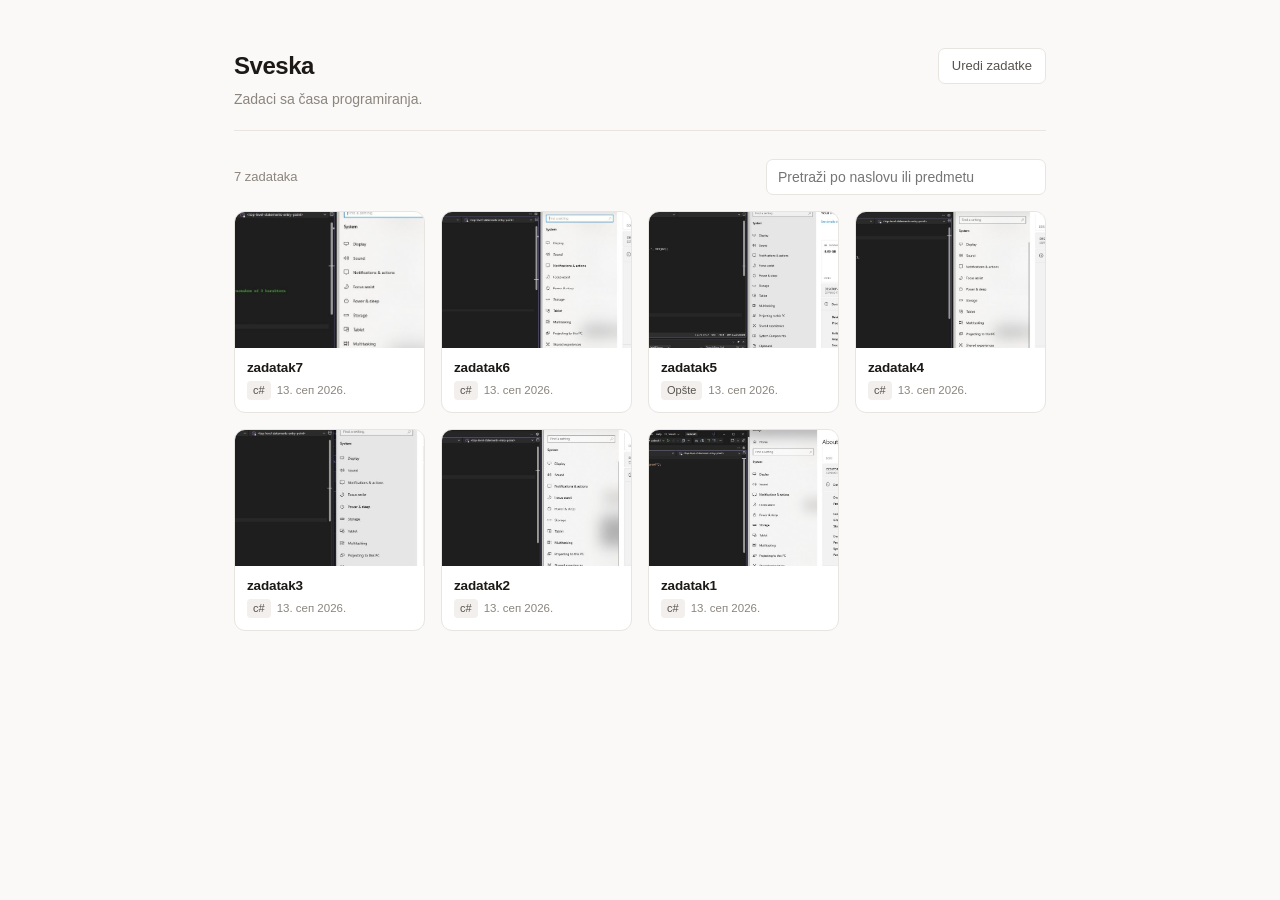
==== commit 8a252acd: "centerd pictures" ====
--- a/index.html
+++ b/index.html
@@ -102,6 +102,7 @@
 function closeModal() {
   document.getElementById("modalRoot").innerHTML = "";
   document.removeEventListener("keydown", onModalKey);
+  window.removeEventListener("resize", fitImage);
   document.body.style.overflow = "";
 }
 
@@ -204,7 +205,8 @@
   function ready() {
     lbState.natW = img.naturalWidth || stage.clientWidth;
     lbState.natH = img.naturalHeight || stage.clientHeight;
-    fitImage();
+    // Wait one frame so the stage has its final height before measuring.
+    requestAnimationFrame(fitImage);
   }
   if (img.complete && img.naturalWidth) ready();
   else img.addEventListener("load", ready);
--- a/style.css
+++ b/style.css
@@ -500,16 +500,14 @@
   position: relative;
   cursor: grab;
   touch-action: none;
-  display: flex;
-  align-items: center;
-  justify-content: center;
+  min-height: 0;
 }
 .lb-stage.dragging { cursor: grabbing; }
 
 .lb-stage img {
-  max-width: 100%;
-  max-height: 100%;
-  object-fit: contain;
+  position: absolute;
+  top: 0;
+  left: 0;
   transform-origin: 0 0;
   user-select: none;
   -webkit-user-drag: none;
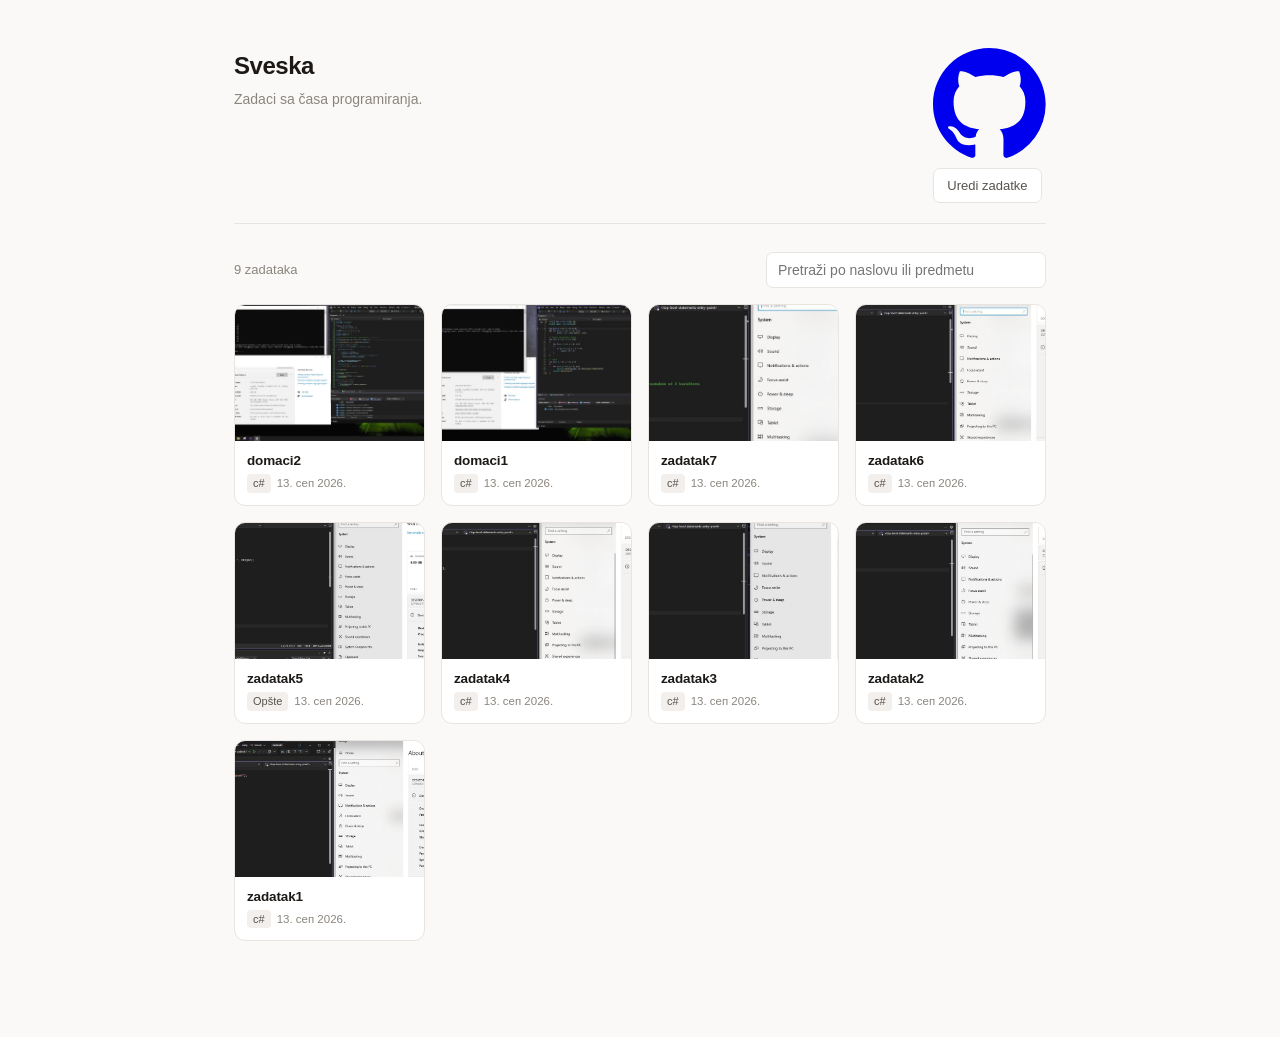
==== commit af12150b: "added link to my github" ====
--- a/index.html
+++ b/index.html
@@ -14,7 +14,10 @@
       <h1>Sveska</h1>
       <p class="sub">Zadaci sa časa programiranja.</p>
     </div>
-    <a class="navlink" href="upload.html">Uredi zadatke</a>
+    <div class="head-actions">
+      <a class="icon-link" href="https://github.com/MlazicM" target="_blank" rel="noopener" title="Moj GitHub profil" aria-label="Otvori moj GitHub profil"><svg viewBox="0 0 16 16" fill="currentColor" aria-hidden="true"><path d="M8 0C3.58 0 0 3.58 0 8c0 3.54 2.29 6.53 5.47 7.59.4.07.55-.17.55-.38 0-.19-.01-.82-.01-1.49-2.01.37-2.53-.49-2.69-.94-.09-.23-.48-.94-.82-1.13-.28-.15-.68-.52-.01-.53.63-.01 1.08.58 1.23.82.72 1.21 1.87.87 2.33.66.07-.52.28-.87.51-1.07-1.78-.2-3.64-.89-3.64-3.95 0-.87.31-1.59.82-2.15-.08-.2-.36-1.02.08-2.12 0 0 .67-.21 2.2.82.64-.18 1.32-.27 2-.27s1.36.09 2 .27c1.53-1.04 2.2-.82 2.2-.82.44 1.1.16 1.92.08 2.12.51.56.82 1.27.82 2.15 0 3.07-1.87 3.75-3.65 3.95.29.25.54.73.54 1.48 0 1.07-.01 1.93-.01 2.2 0 .21.15.46.55.38A8.01 8.01 0 0 0 16 8c0-4.42-3.58-8-8-8z"/></svg></a>
+      <a class="navlink" href="upload.html">Uredi zadatke</a>
+    </div>
   </header>
 
   <div class="toolbar" id="toolbar" hidden>
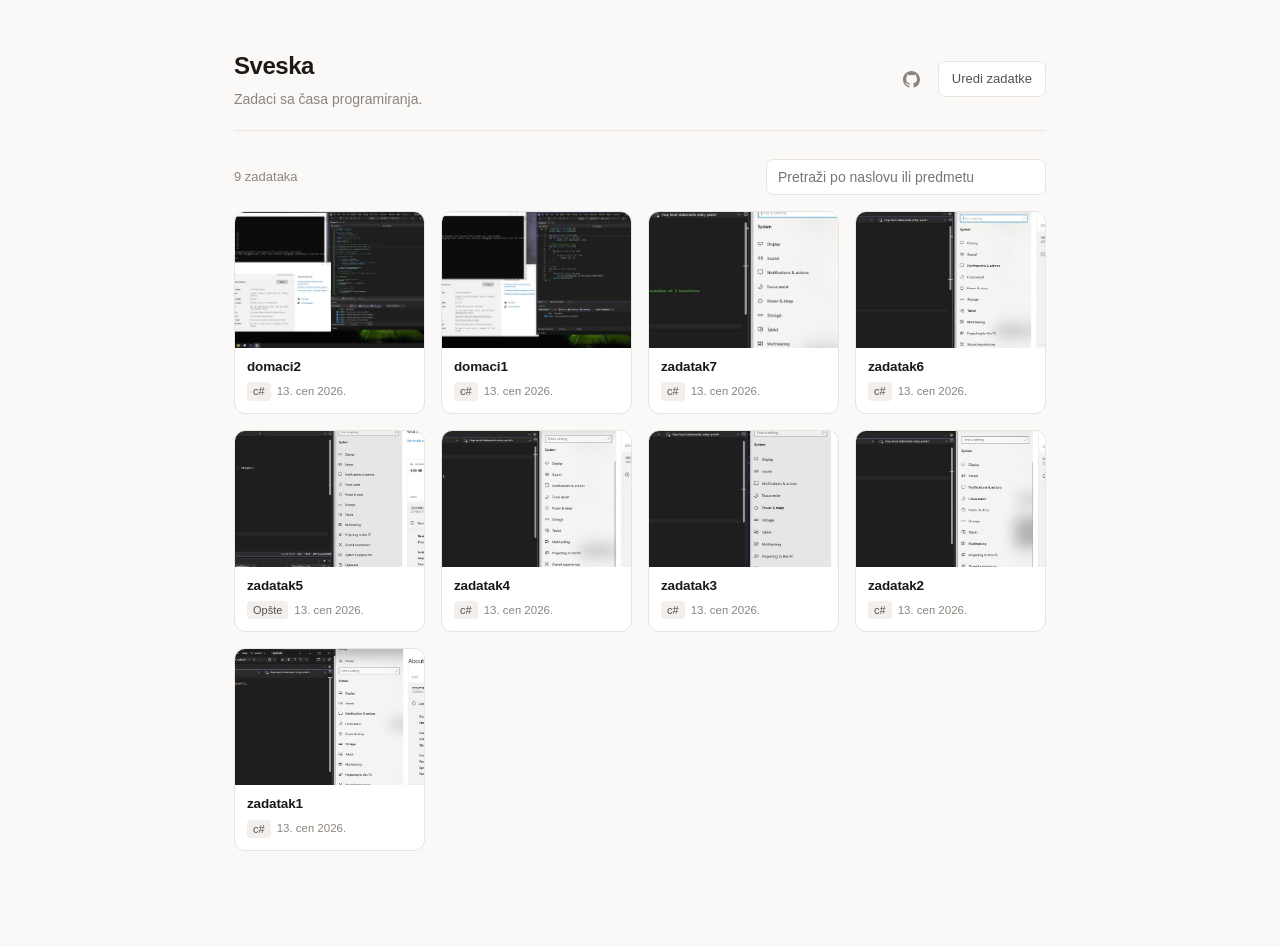
==== commit a4c1f2be: "Add files via upload Align cards and fix GitHub icon rendering  - Equal card heights, subject and " ====
--- a/index.html
+++ b/index.html
@@ -15,7 +15,7 @@
       <p class="sub">Zadaci sa časa programiranja.</p>
     </div>
     <div class="head-actions">
-      <a class="icon-link" href="https://github.com/MlazicM" target="_blank" rel="noopener" title="Moj GitHub profil" aria-label="Otvori moj GitHub profil"><svg viewBox="0 0 16 16" fill="currentColor" aria-hidden="true"><path d="M8 0C3.58 0 0 3.58 0 8c0 3.54 2.29 6.53 5.47 7.59.4.07.55-.17.55-.38 0-.19-.01-.82-.01-1.49-2.01.37-2.53-.49-2.69-.94-.09-.23-.48-.94-.82-1.13-.28-.15-.68-.52-.01-.53.63-.01 1.08.58 1.23.82.72 1.21 1.87.87 2.33.66.07-.52.28-.87.51-1.07-1.78-.2-3.64-.89-3.64-3.95 0-.87.31-1.59.82-2.15-.08-.2-.36-1.02.08-2.12 0 0 .67-.21 2.2.82.64-.18 1.32-.27 2-.27s1.36.09 2 .27c1.53-1.04 2.2-.82 2.2-.82.44 1.1.16 1.92.08 2.12.51.56.82 1.27.82 2.15 0 3.07-1.87 3.75-3.65 3.95.29.25.54.73.54 1.48 0 1.07-.01 1.93-.01 2.2 0 .21.15.46.55.38A8.01 8.01 0 0 0 16 8c0-4.42-3.58-8-8-8z"/></svg></a>
+      <a class="icon-link" href="https://github.com/MlazicM" target="_blank" rel="noopener" title="Moj GitHub profil" aria-label="Otvori moj GitHub profil" style="color:#8b857e;text-decoration:none"><svg width="17" height="17" viewBox="0 0 16 16" fill="currentColor" aria-hidden="true"><path d="M8 0C3.58 0 0 3.58 0 8c0 3.54 2.29 6.53 5.47 7.59.4.07.55-.17.55-.38 0-.19-.01-.82-.01-1.49-2.01.37-2.53-.49-2.69-.94-.09-.23-.48-.94-.82-1.13-.28-.15-.68-.52-.01-.53.63-.01 1.08.58 1.23.82.72 1.21 1.87.87 2.33.66.07-.52.28-.87.51-1.07-1.78-.2-3.64-.89-3.64-3.95 0-.87.31-1.59.82-2.15-.08-.2-.36-1.02.08-2.12 0 0 .67-.21 2.2.82.64-.18 1.32-.27 2-.27s1.36.09 2 .27c1.53-1.04 2.2-.82 2.2-.82.44 1.1.16 1.92.08 2.12.51.56.82 1.27.82 2.15 0 3.07-1.87 3.75-3.65 3.95.29.25.54.73.54 1.48 0 1.07-.01 1.93-.01 2.2 0 .21.15.46.55.38A8.01 8.01 0 0 0 16 8c0-4.42-3.58-8-8-8z"/></svg></a>
       <a class="navlink" href="upload.html">Uredi zadatke</a>
     </div>
   </header>
@@ -226,12 +226,14 @@
   }, { passive: false });
 
   stage.addEventListener("dblclick", function (ev) {
+    if (moved) return;
     const r = stage.getBoundingClientRect();
     if (lbState.scale > 1.05) resetZoom();
     else zoomAt(2.6, ev.clientX - r.left, ev.clientY - r.top);
   });
 
   let dragging = false;
+  let moved = false;
   let startX = 0;
   let startY = 0;
   const pointers = new Map();
@@ -246,6 +248,7 @@
       return;
     }
     dragging = true;
+    moved = false;
     startX = ev.clientX - lbState.x;
     startY = ev.clientY - lbState.y;
     stage.classList.add("dragging");
@@ -267,6 +270,7 @@
     }
 
     if (!dragging) return;
+    moved = true;
     lbState.x = ev.clientX - startX;
     lbState.y = ev.clientY - startY;
     clampPan();
--- a/style.css
+++ b/style.css
@@ -32,7 +32,7 @@
 
 .page-head {
   display: flex;
-  align-items: flex-start;
+  align-items: center;
   justify-content: space-between;
   gap: 16px;
   padding-bottom: 20px;
@@ -41,6 +41,8 @@
   flex-wrap: wrap;
 }
 
+.page-head > div:first-child { min-width: 0; }
+
 h1 {
   font-size: 24px;
   font-weight: 650;
@@ -87,7 +89,9 @@
 .grid {
   display: grid;
   grid-template-columns: repeat(auto-fill, minmax(170px, 1fr));
+  grid-auto-rows: 1fr;
   gap: 16px;
+  align-items: stretch;
 }
 
 .card {
@@ -97,6 +101,9 @@
   overflow: hidden;
   cursor: pointer;
   position: relative;
+  display: flex;
+  flex-direction: column;
+  height: 100%;
   transition: border-color 0.15s, box-shadow 0.15s, transform 0.15s;
 }
 .card:hover {
@@ -109,29 +116,41 @@
 .card img {
   width: 100%;
   height: 136px;
+  flex-shrink: 0;
   object-fit: cover;
   display: block;
   background: var(--line-soft);
 }
 
-.card .meta { padding: 10px 12px 12px; }
+.card .meta {
+  padding: 10px 12px 12px;
+  display: flex;
+  flex-direction: column;
+  flex: 1;
+  min-width: 0;
+}
 
 .card .meta .t {
   font-size: 13.5px;
   font-weight: 600;
   letter-spacing: -0.01em;
-  white-space: nowrap;
+  line-height: 1.35;
+  display: -webkit-box;
+  -webkit-line-clamp: 2;
+  -webkit-box-orient: vertical;
   overflow: hidden;
-  text-overflow: ellipsis;
+  word-break: break-word;
 }
 
 .card .meta .s {
   font-size: 11.5px;
   color: var(--muted);
-  margin-top: 3px;
+  margin-top: auto;
+  padding-top: 6px;
   display: flex;
   align-items: center;
   gap: 6px;
+  flex-wrap: wrap;
 }
 
 .tag {
@@ -142,6 +161,10 @@
   padding: 1px 6px;
   font-size: 11px;
   font-weight: 500;
+  max-width: 100%;
+  overflow: hidden;
+  text-overflow: ellipsis;
+  white-space: nowrap;
 }
 
 .empty {
@@ -537,3 +560,27 @@
   .lb-bar { padding: 10px 12px; }
   .lb-hint { display: none; }
 }
+
+.head-actions {
+  display: flex;
+  align-items: center;
+  gap: 10px;
+  flex-shrink: 0;
+}
+
+.icon-link {
+  display: inline-flex;
+  align-items: center;
+  justify-content: center;
+  width: 32px;
+  height: 32px;
+  border-radius: 7px;
+  color: var(--muted);
+  text-decoration: none;
+  flex-shrink: 0;
+  transition: color 0.15s, background 0.15s;
+}
+.icon-link:hover { color: var(--ink); background: var(--line-soft); }
+.icon-link:visited { color: var(--muted); }
+.icon-link:focus-visible { outline: 2px solid var(--ink); outline-offset: 2px; }
+.icon-link svg { width: 17px; height: 17px; display: block; }
